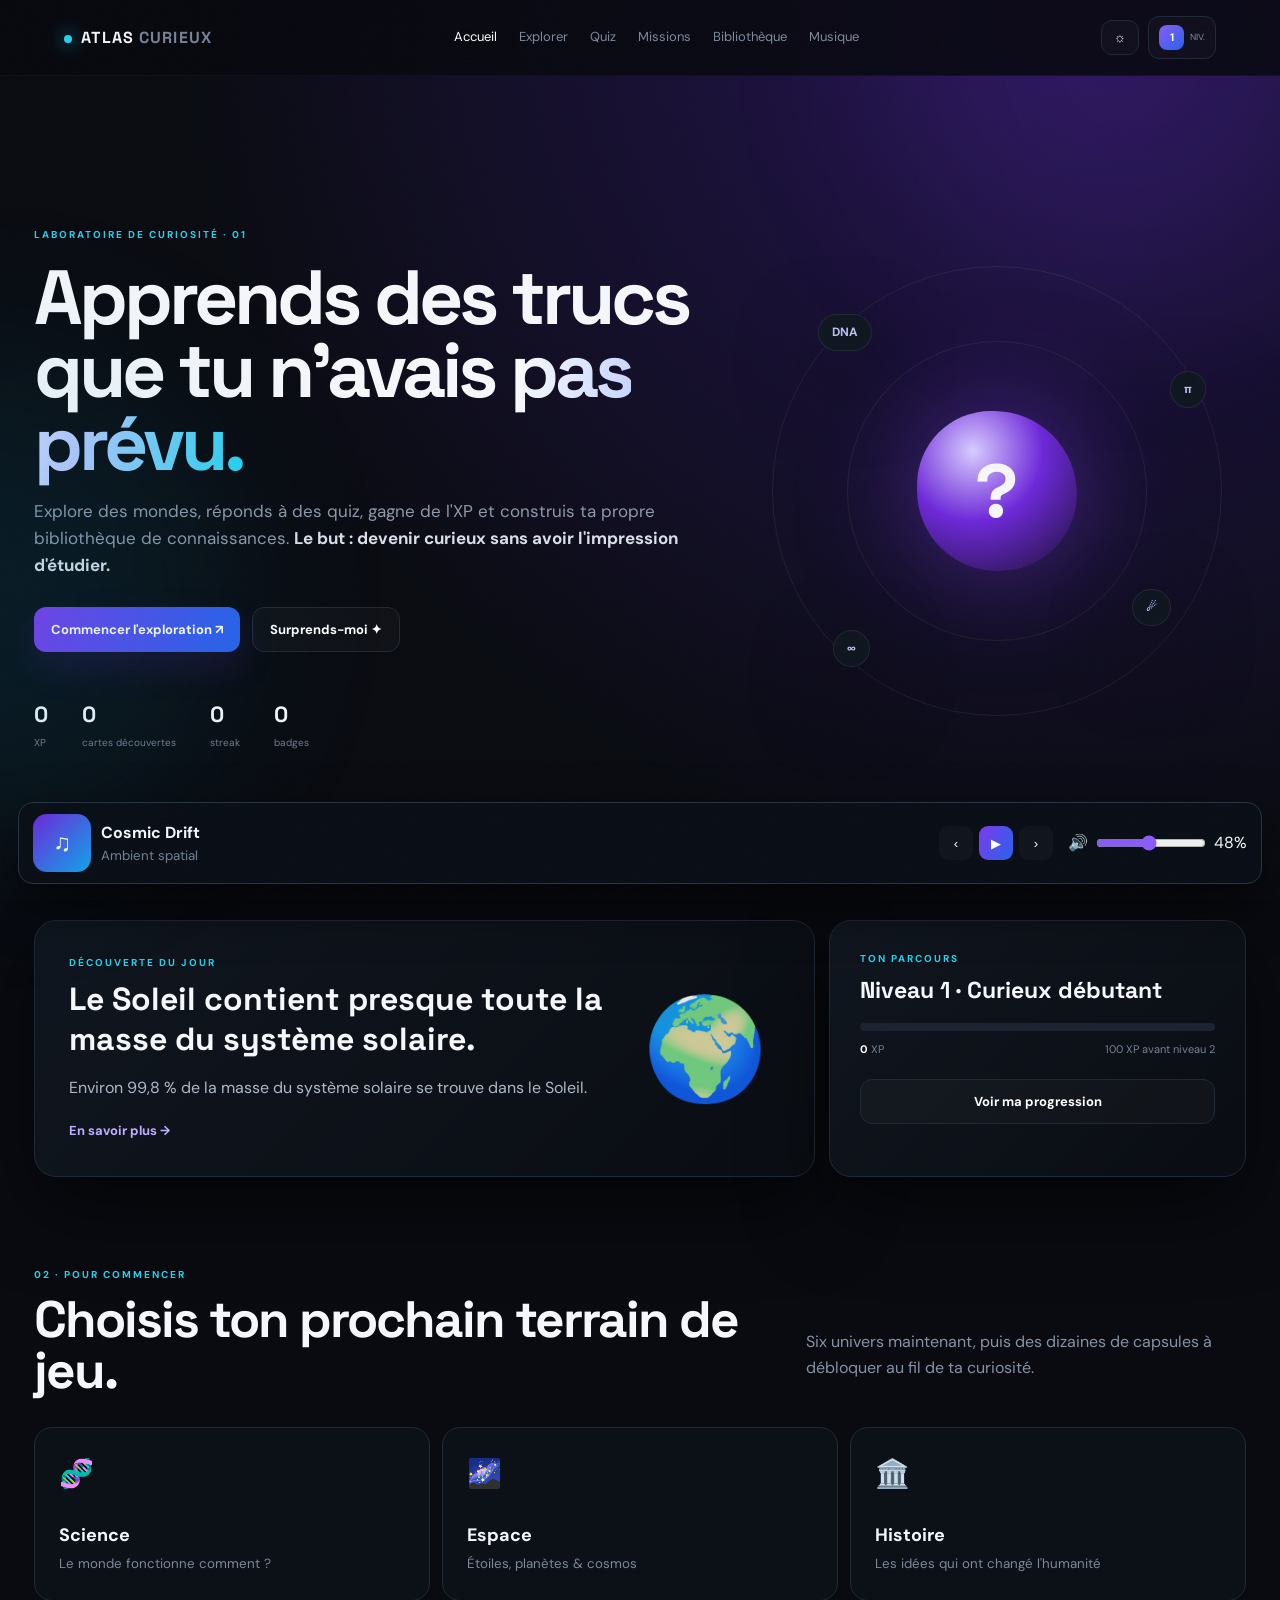
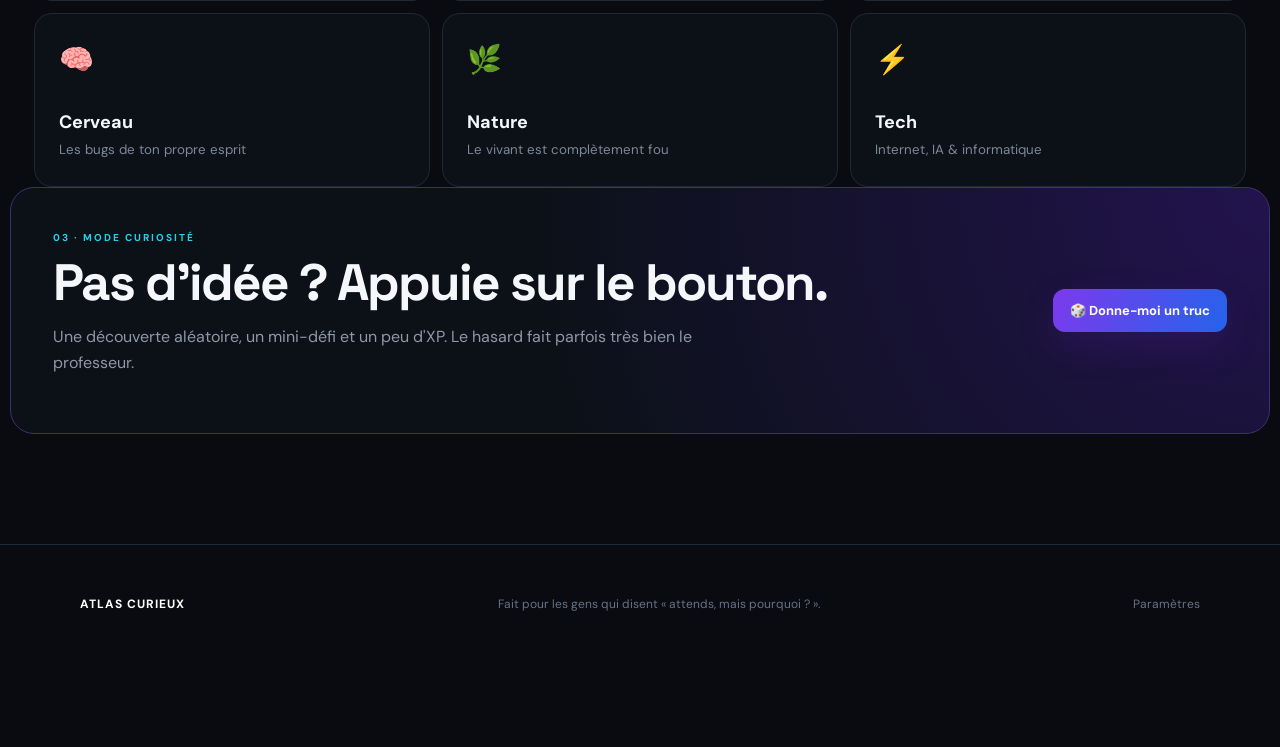
==== index.html @ 9c86b91d "Add files via upload" ====
<!doctype html><html lang="fr"><head><meta charset="utf-8"><meta name="viewport" content="width=device-width,initial-scale=1"><meta name="description" content="Atlas Curieux — une expérience interactive pour apprendre en s'amusant."><title>Atlas Curieux — Accueil</title><link rel="preconnect" href="https://fonts.googleapis.com"><link rel="preconnect" href="https://fonts.gstatic.com" crossorigin><link href="https://fonts.googleapis.com/css2?family=DM+Sans:wght@400;500;600;700&family=Space+Grotesk:wght@500;600;700&display=swap" rel="stylesheet"><link rel="stylesheet" href="assets/css/style.css"></head><body>
<div class="bg-orbs"></div><div class="noise"></div><header class="topbar"><a class="logo" href="index.html"><i></i>ATLAS<span>CURIEUX</span></a><nav><a class="active" href="index.html">Accueil</a><a href="explorer.html">Explorer</a><a href="quiz.html">Quiz</a><a href="missions.html">Missions</a><a href="bibliotheque.html">Bibliothèque</a><a href="musique.html">Musique</a></nav><div class="top-actions"><button class="icon-btn" id="themeBtn">☼</button><a class="profile-mini" href="progression.html"><b id="lvlTop">1</b><span>NIV.</span></a></div></header>
<main>
<section class="hero page"><div class="hero-copy"><div class="eyebrow">LABORATOIRE DE CURIOSITÉ · 01</div><h1>Apprends des trucs que tu n'avais <em>pas prévu.</em></h1><p>Explore des mondes, réponds à des quiz, gagne de l'XP et construis ta propre bibliothèque de connaissances. <strong>Le but : devenir curieux sans avoir l'impression d'étudier.</strong></p><div class="hero-actions"><a class="btn primary" href="explorer.html">Commencer l'exploration ↗</a><button class="btn ghost" id="surpriseBtn">Surprends-moi ✦</button></div><div class="stats-row"><div><b id="xp">0</b><small>XP</small></div><div><b id="learned">0</b><small>cartes découvertes</small></div><div><b id="streak">0</b><small>streak</small></div><div><b id="badges">0</b><small>badges</small></div></div></div><div class="cosmic-stage"><div class="halo h1"></div><div class="halo h2"></div><div class="planet-core">?</div><span class="floating-chip c1">DNA</span><span class="floating-chip c2">π</span><span class="floating-chip c3">∞</span><span class="floating-chip c4">☄</span></div></section>
<section class="page section-grid"><article class="spotlight"><div><div class="eyebrow">DÉCOUVERTE DU JOUR</div><h2 id="dailyTitle">Pourquoi le ciel est bleu ?</h2><p id="dailyText">La lumière bleue est davantage diffusée par l'atmosphère terrestre que les autres couleurs visibles.</p><a class="text-link" href="explorer.html">En savoir plus →</a></div><div class="spot-art">🌍</div></article><aside class="quick-card"><div class="eyebrow">TON PARCOURS</div><h3 id="levelTitle">Niveau 1 · Curieux débutant</h3><div class="xpbar"><span id="xpBar"></span></div><div class="quick-meta"><span><b id="xpSmall">0</b> XP</span><span id="nextLevel">100 XP avant niveau 2</span></div><a class="btn ghost full" href="progression.html">Voir ma progression</a></aside></section>
<section class="page"><div class="section-head"><div><div class="eyebrow">02 · POUR COMMENCER</div><h2>Choisis ton prochain terrain de jeu.</h2></div><p>Six univers maintenant, puis des dizaines de capsules à débloquer au fil de ta curiosité.</p></div><div class="category-grid"><a class="category" href="explorer.html#science"><span>🧬</span><b>Science</b><small>Le monde fonctionne comment ?</small></a><a class="category" href="explorer.html#space"><span>🌌</span><b>Espace</b><small>Étoiles, planètes & cosmos</small></a><a class="category" href="explorer.html#history"><span>🏛️</span><b>Histoire</b><small>Les idées qui ont changé l'humanité</small></a><a class="category" href="explorer.html#brain"><span>🧠</span><b>Cerveau</b><small>Les bugs de ton propre esprit</small></a><a class="category" href="explorer.html#nature"><span>🌿</span><b>Nature</b><small>Le vivant est complètement fou</small></a><a class="category" href="explorer.html#tech"><span>⚡</span><b>Tech</b><small>Internet, IA & informatique</small></a></div></section>
<section class="page CTA"><div><div class="eyebrow">03 · MODE CURIOSITÉ</div><h2>Pas d'idée ? Appuie sur le bouton.</h2><p>Une découverte aléatoire, un mini-défi et un peu d'XP. Le hasard fait parfois très bien le professeur.</p></div><button class="btn primary" id="randomBig">🎲 Donne-moi un truc</button></section>
</main><div data-player="mini"></div><footer><span>ATLAS CURIEUX</span><p>Fait pour les gens qui disent « attends, mais pourquoi ? ».</p><a href="parametres.html">Paramètres</a></footer><script src="assets/js/app.js"></script></body></html>
---- assets/css/style.css ----
:root{--bg:#07090e;--panel:#0d121a;--panel2:#111823;--text:#f5f7fb;--muted:#8e99aa;--line:#202a36;--accent:#8b5cf6;--cyan:#22d3ee;--green:#34d399;--pink:#f472b6;--danger:#fb7185;--shadow:0 30px 80px #0008;--radius:22px}
*{box-sizing:border-box}html{scroll-behavior:smooth}body{margin:0;background:radial-gradient(circle at 82% 0,#241450 0,#090b11 34%),var(--bg);color:var(--text);font-family:"DM Sans",sans-serif;line-height:1.6}.noise,.bg-orbs{position:fixed;inset:0;pointer-events:none}.noise{z-index:100;opacity:.025;background-image:url("data:image/svg+xml,%3Csvg xmlns='http://www.w3.org/2000/svg' width='180' height='180'%3E%3Cfilter id='n'%3E%3CfeTurbulence type='fractalNoise' baseFrequency='.8' numOctaves='3' stitchTiles='stitch'/%3E%3C/filter%3E%3Crect width='100%25' height='100%25' filter='url(%23n)'/%3E%3C/svg%3E")}.bg-orbs:before,.bg-orbs:after{content:"";position:absolute;width:460px;height:460px;border-radius:50%;filter:blur(100px);opacity:.13}.bg-orbs:before{background:#7c3aed;top:-170px;right:-80px}.bg-orbs:after{background:#0891b2;left:-240px;bottom:8%}
a{color:inherit}.page{max-width:1260px;margin:auto;padding-left:24px;padding-right:24px}.topbar{position:sticky;top:0;z-index:20;height:76px;display:flex;align-items:center;gap:26px;padding:0 clamp(20px,5vw,70px);background:#07090edb;border-bottom:1px solid #ffffff09;backdrop-filter:blur(20px)}.logo{font:700 16px "Space Grotesk";text-decoration:none;letter-spacing:1.3px;white-space:nowrap}.logo i{display:inline-block;width:8px;height:8px;background:var(--cyan);border-radius:50%;margin-right:9px;box-shadow:0 0 18px var(--cyan)}.logo span{color:#778395;margin-left:4px}nav{display:flex;align-items:center;gap:22px;flex:1;justify-content:center}nav a{text-decoration:none;color:#7f8a9b;font-size:13px;transition:.2s}nav a:hover,nav a.active{color:#fff}.top-actions{display:flex;gap:9px;align-items:center}.icon-btn,.profile-mini{border:1px solid var(--line);background:#ffffff05;color:#fff;border-radius:11px}.icon-btn{padding:9px 12px;cursor:pointer}.profile-mini{display:flex;align-items:center;gap:6px;padding:8px 10px;text-decoration:none}.profile-mini b{display:grid;place-items:center;width:25px;height:25px;border-radius:8px;background:linear-gradient(135deg,var(--accent),#2563eb);font-size:11px}.profile-mini span{font-size:9px;color:#7e8999}
.hero{min-height:calc(100vh - 76px);display:grid;grid-template-columns:1.15fr .85fr;align-items:center;gap:40px;padding-top:75px;padding-bottom:70px}.eyebrow{font-size:10px;letter-spacing:2px;font-weight:700;color:var(--cyan);text-transform:uppercase}.hero h1{font:700 clamp(48px,6vw,88px)/.95 "Space Grotesk";letter-spacing:-4px;margin:18px 0}.hero h1 em{font-style:normal;background:linear-gradient(100deg,#fff,#b8c9ff 50%,#22d3ee);-webkit-background-clip:text;color:transparent}.hero p{font-size:17px;color:var(--muted);max-width:720px}.hero p strong{color:#d9e0ea}.hero-actions{display:flex;gap:12px;flex-wrap:wrap;margin-top:28px}.btn{border:1px solid var(--line);background:#ffffff06;color:#fff;border-radius:12px;padding:13px 17px;font:700 13px "DM Sans";cursor:pointer;text-decoration:none;display:inline-flex;align-items:center;justify-content:center;gap:8px;transition:.2s}.btn:hover{transform:translateY(-2px)}.btn.primary{border:0;background:linear-gradient(110deg,#7c3aed,#2563eb);box-shadow:0 15px 35px #5b21b633}.btn.ghost:hover{background:#ffffff0c}.btn.full{width:100%}.stats-row{display:flex;gap:34px;margin-top:48px}.stats-row b{font:700 22px "Space Grotesk";display:block}.stats-row small{font-size:10px;color:#727d8f}.cosmic-stage{height:520px;position:relative;display:grid;place-items:center}.halo{position:absolute;border:1px solid #ffffff12;border-radius:50%;animation:spin 18s linear infinite}.h1{width:300px;height:300px}.h2{width:450px;height:450px;animation-duration:27s;animation-direction:reverse}.planet-core{width:160px;height:160px;border-radius:47% 53% 49% 51%;background:radial-gradient(circle at 35% 25%,#d8ccff,#6d28d9 44%,#1a102e);display:grid;place-items:center;font:700 75px "Space Grotesk";box-shadow:0 0 110px #7c3aed80;animation:float 4s ease-in-out infinite}.floating-chip{position:absolute;background:#0f1720ee;border:1px solid #ffffff14;border-radius:999px;padding:8px 13px;color:#b8c3f4;font-weight:700;font-size:12px;box-shadow:var(--shadow);animation:float 4s ease-in-out infinite}.c1{top:16%;left:14%}.c2{top:27%;right:8%;animation-delay:.5s}.c3{bottom:16%;left:17%;animation-delay:1s}.c4{bottom:24%;right:15%;animation-delay:1.6s}@keyframes spin{to{transform:rotate(360deg)}}@keyframes float{50%{transform:translateY(-10px) rotate(3deg)}}
.section-grid{display:grid;grid-template-columns:1.5fr .8fr;gap:14px;padding-top:20px;padding-bottom:90px}.spotlight,.quick-card,.panel,.card,.quiz-shell,.mission,.library-item,.track-card,.settings-card,.achievement{border:1px solid var(--line);background:linear-gradient(135deg,#10161f,#0a0d13);border-radius:var(--radius);box-shadow:var(--shadow)}.spotlight{padding:34px;display:flex;justify-content:space-between;gap:20px}.spotlight h2{font:700 32px "Space Grotesk";margin:8px 0 10px}.spotlight p{color:#aeb8c7;max-width:650px}.spot-art{font-size:100px;opacity:.9;display:grid;place-items:center;min-width:150px}.quick-card{padding:30px}.quick-card h3{font:700 23px "Space Grotesk";margin:8px 0 18px}.xpbar{height:8px;border-radius:999px;background:#1b2430;overflow:hidden}.xpbar span{display:block;height:100%;width:0;background:linear-gradient(90deg,var(--accent),var(--cyan));transition:width .5s}.quick-meta{display:flex;justify-content:space-between;color:#778394;font-size:11px;margin:10px 0 20px}.quick-meta b{color:#fff}.section{padding-top:105px;padding-bottom:105px}.section-head{display:flex;justify-content:space-between;align-items:end;gap:35px;margin-bottom:30px}.section-head h2,.CTA h2{font:700 clamp(34px,4vw,55px)/1 "Space Grotesk";letter-spacing:-2px;margin:11px 0 0}.section-head p{max-width:440px;color:#8792a4}.category-grid{display:grid;grid-template-columns:repeat(3,1fr);gap:12px}.category{padding:24px;border:1px solid var(--line);border-radius:18px;background:#0c1118;text-decoration:none;transition:.25s}.category:hover{transform:translateY(-4px);border-color:#5d4d88;background:#11121d}.category span{font-size:28px;display:block;margin-bottom:25px}.category b{font-size:18px;display:block}.category small{color:#7d8899}.CTA{display:flex;align-items:center;justify-content:space-between;gap:30px;margin-bottom:110px;padding:42px;border:1px solid #3a3170;border-radius:24px;background:radial-gradient(circle at 100% 0,#22134e,#0c1118 58%)}.CTA p{color:#8d98a8;max-width:650px}.text-link{color:#bdaeff;text-decoration:none;font-weight:700;font-size:13px}
.subhero{padding:80px 0 20px}.subhero h1{font:700 clamp(40px,5vw,70px) "Space Grotesk";letter-spacing:-3px;margin:12px 0}.subhero p{max-width:720px;color:#909bad}.toolbar{display:flex;flex-wrap:wrap;gap:9px;margin:25px 0}.filter{border:1px solid var(--line);background:#ffffff04;color:#8f9aaa;border-radius:999px;padding:9px 13px;cursor:pointer}.filter.active{color:#fff;border-color:#63539b;background:#3b2b71}.discover-grid{display:grid;grid-template-columns:repeat(2,1fr);gap:12px}.discover-card{padding:28px;border:1px solid var(--line);border-radius:22px;background:#0c1118;min-height:230px;position:relative;overflow:hidden}.discover-card .mini-icon{font-size:30px}.discover-card h3{font:700 24px "Space Grotesk";margin:8px 0}.discover-card p{color:#8f9aaa}.discover-card button{margin-top:10px}.topic-progress{position:absolute;right:22px;top:22px;font-size:10px;color:#788497}.fact-reader{padding:0 0 110px}.fact-reader .reader{display:grid;grid-template-columns:120px 1fr;gap:24px;padding:36px}.reader-icon{width:90px;height:90px;border-radius:24px;background:#ffffff08;display:grid;place-items:center;font-size:42px}.reader h2{font:700 32px "Space Grotesk";margin:5px 0 10px}.reader p{color:#aeb8c7;line-height:1.8}.reader-actions{display:flex;gap:10px;flex-wrap:wrap;margin-top:22px}
.quiz-layout{display:grid;grid-template-columns:1fr 290px;gap:14px}.quiz-shell{padding:34px}.quiz-top{display:flex;justify-content:space-between;align-items:center}.quiz-top .timer{font:700 23px "Space Grotesk";border:1px solid var(--line);padding:9px 13px;border-radius:12px}.progress-line{height:4px;background:#18212c;border-radius:999px;margin:22px 0 30px}.progress-line span{display:block;height:100%;background:linear-gradient(90deg,var(--accent),var(--cyan));width:20%}.quiz-shell h2{font:700 30px "Space Grotesk";line-height:1.2}.answers{display:grid;gap:10px;margin:25px 0}.answer{padding:16px;text-align:left;border:1px solid var(--line);border-radius:14px;background:#ffffff03;color:#dce3ec;cursor:pointer;font:500 14px "DM Sans"}.answer:hover{border-color:#60539b}.answer.selected{border-color:var(--cyan);background:#22d3ee0a}.answer.correct{border-color:var(--green);background:#34d39912}.answer.wrong{border-color:var(--danger);background:#fb718512}.quiz-footer{display:flex;justify-content:space-between;align-items:center;gap:15px;color:#778395;font-size:11px}.side-stat{padding:24px}.side-stat h3{font:700 21px "Space Grotesk"}.big-number{font:700 52px/1 "Space Grotesk";margin:12px 0}.side-list{display:grid;gap:8px;color:#8d98aa;font-size:12px}.result-banner{padding:18px;border-radius:14px;border:1px solid #355d4e;background:#0b1b15;color:#a7f3d0;margin-top:18px}
.mission-list{display:grid;gap:10px}.mission{display:grid;grid-template-columns:52px 1fr auto;align-items:center;gap:18px;padding:22px}.mission-num{color:#667285;font:700 12px "Space Grotesk"}.mission h3{font:700 20px "Space Grotesk";margin:0}.mission p{margin:4px 0 10px;color:#828ea0;font-size:13px}.mission button{border:0;background:none;color:#bdaeff;font-weight:700;padding:0;cursor:pointer}.mission-state{font:700 11px "Space Grotesk";color:#8c98aa}.badge-grid{display:grid;grid-template-columns:repeat(4,1fr);gap:10px;margin-top:15px}.achievement{padding:18px}.achievement.locked{opacity:.42;filter:saturate(.2)}.achievement span{font-size:30px}.achievement h4{margin:8px 0 4px}.achievement small{color:#7e8a9b}
.library-grid{display:grid;grid-template-columns:repeat(3,1fr);gap:10px}.library-item{padding:22px}.library-item .tag{color:var(--cyan);font-size:9px;letter-spacing:2px}.library-item h3{font:700 19px "Space Grotesk"}.library-item p{color:#8792a3;font-size:13px}.searchbox{width:100%;padding:14px 16px;background:#0b1017;border:1px solid var(--line);border-radius:13px;color:#fff;outline:none;font:inherit}.empty{padding:55px;text-align:center;color:#788496;border:1px dashed #283342;border-radius:18px}
.music-hero{display:grid;grid-template-columns:1fr .9fr;gap:30px;align-items:center}.music-hero h1{font:700 clamp(43px,5vw,75px) "Space Grotesk";line-height:.98;letter-spacing:-3px;margin:12px 0}.music-hero p{color:#8c98a9;max-width:630px}.album-art{aspect-ratio:1;border-radius:28px;border:1px solid #ffffff14;background:radial-gradient(circle at 40% 30%,#5b21b6,#111827 45%,#03050a);display:grid;place-items:center;position:relative;overflow:hidden}.album-art:before,.album-art:after{content:"";position:absolute;border:1px solid #ffffff16;border-radius:50%}.album-art:before{width:55%;height:55%}.album-art:after{width:78%;height:78%}.album-disc{width:130px;height:130px;border-radius:50%;background:radial-gradient(circle,#e2e8f0 0 5%,#0b1220 6% 10%,#6d28d9 11% 100%);box-shadow:0 0 70px #7c3aed66;animation:disc 8s linear infinite paused}.album-disc.playing{animation-play-state:running}@keyframes disc{to{transform:rotate(360deg)}}.player-page{margin-top:20px;padding:26px}.player-now{display:grid;grid-template-columns:auto 1fr auto;align-items:center;gap:18px}.cover-mini{width:58px;height:58px;border-radius:14px;background:linear-gradient(135deg,#6d28d9,#0ea5e9);display:grid;place-items:center;font-size:24px}.now-copy small{color:#718095}.now-copy b{display:block}.player-controls{display:flex;align-items:center;gap:8px}.player-controls button{border:1px solid var(--line);background:#ffffff06;color:#fff;border-radius:10px;width:38px;height:38px;cursor:pointer}.player-controls .play{width:46px;height:46px;border:0;background:linear-gradient(120deg,#7c3aed,#2563eb);font-size:18px}.trackbar{display:flex;align-items:center;gap:10px;margin-top:18px;font-size:10px;color:#738095}.trackbar input,.range{flex:1;accent-color:var(--accent)}.volume-box{display:flex;align-items:center;gap:10px}.volume-box input{width:130px}.playlist{display:grid;gap:8px;margin-top:12px}.track-card{padding:17px;display:grid;grid-template-columns:44px 1fr auto;align-items:center;gap:12px;cursor:pointer}.track-card.active{border-color:#5e4c98;background:#121222}.track-card .n{color:#697588}.track-card small{color:#778394}
.settings-grid{display:grid;grid-template-columns:1fr 1fr;gap:12px}.settings-card{padding:26px}.setting-row{display:flex;justify-content:space-between;align-items:center;padding:16px 0;border-bottom:1px solid #ffffff08;gap:20px}.setting-row:last-child{border-bottom:0}.setting-row b{display:block}.setting-row small{display:block;color:#788496}.toggle{width:50px;height:28px;border-radius:999px;background:#27303b;border:0;position:relative;cursor:pointer}.toggle:after{content:"";position:absolute;width:22px;height:22px;top:3px;left:3px;border-radius:50%;background:#8b97a7;transition:.2s}.toggle.on{background:linear-gradient(90deg,#7c3aed,#2563eb)}.toggle.on:after{left:25px;background:white}.select{background:#0b1017;border:1px solid var(--line);color:#fff;border-radius:9px;padding:8px}
.toast{position:fixed;right:20px;bottom:105px;padding:13px 16px;background:#101722;border:1px solid #384454;border-radius:13px;box-shadow:var(--shadow);transform:translateY(20px);opacity:0;transition:.3s;z-index:50}.toast.show{transform:translateY(0);opacity:1}.mini-player{position:fixed;left:18px;right:18px;bottom:16px;z-index:30;padding:11px 14px;border:1px solid #283342;background:#0a1017ed;backdrop-filter:blur(20px);border-radius:15px;box-shadow:0 20px 50px #0009;display:grid;grid-template-columns:1fr auto auto;gap:15px;align-items:center}.mini-now{display:flex;gap:10px;align-items:center;min-width:0}.mini-now strong{display:block;white-space:nowrap;overflow:hidden;text-overflow:ellipsis}.mini-now small{display:block;color:#748094}.mini-controls{display:flex;gap:6px}.mini-controls button{border:0;background:#ffffff08;color:#fff;border-radius:9px;width:34px;height:34px;cursor:pointer}.mini-controls .play{background:linear-gradient(120deg,#7c3aed,#2563eb)}.mini-volume{display:flex;align-items:center;gap:6px}.mini-volume input{width:110px;accent-color:var(--accent)}footer{border-top:1px solid var(--line);padding:38px clamp(20px,7vw,80px);display:flex;align-items:center;justify-content:space-between;gap:20px;color:#667286;font-size:12px;padding-bottom:120px}footer span{color:#fff;font-weight:700;letter-spacing:1px}footer a{text-decoration:none}body.light{--bg:#f5f7fb;--panel:#fff;--panel2:#fff;--text:#131823;--muted:#647083;--line:#dfe5ed;background:#f5f7fb}body.light .topbar{background:#f5f7fbdc}body.light .category,body.light .spotlight,body.light .quick-card,body.light .panel,body.light .card,body.light .quiz-shell,body.light .mission,body.light .library-item,body.light .track-card,body.light .settings-card,body.light .achievement,body.light .discover-card{background:#fff}body.light .mini-player{background:#fffffff0;color:#131823}body.light .mini-controls button{color:#131823}
@media(max-width:980px){nav{gap:12px}nav a:nth-child(4),nav a:nth-child(5){display:none}.hero,.music-hero{grid-template-columns:1fr}.cosmic-stage{height:330px;order:-1}.h1{width:220px;height:220px}.h2{width:320px;height:320px}.planet-core{width:120px;height:120px;font-size:58px}.category-grid,.library-grid{grid-template-columns:1fr 1fr}.quiz-layout{grid-template-columns:1fr}.settings-grid{grid-template-columns:1fr}}
@media(max-width:700px){.topbar{padding:0 14px}.topbar nav{display:none}.hero{padding-top:45px}.hero h1{letter-spacing:-2px}.stats-row{gap:18px;flex-wrap:wrap}.section-grid{grid-template-columns:1fr}.section-head{display:block}.category-grid,.discover-grid,.library-grid{grid-template-columns:1fr}.spotlight{display:block}.spot-art{height:150px}.CTA{display:block}.CTA .btn{margin-top:18px;width:100%}.fact-reader .reader{grid-template-columns:1fr}.mission{grid-template-columns:34px 1fr}.mission-state{grid-column:2}.badge-grid{grid-template-columns:1fr 1fr}.player-now{grid-template-columns:auto 1fr}.player-controls{grid-column:1/-1}.volume-box{display:none}.mini-player{grid-template-columns:1fr auto}.mini-volume{display:none}.music-hero h1{letter-spacing:-2px}}
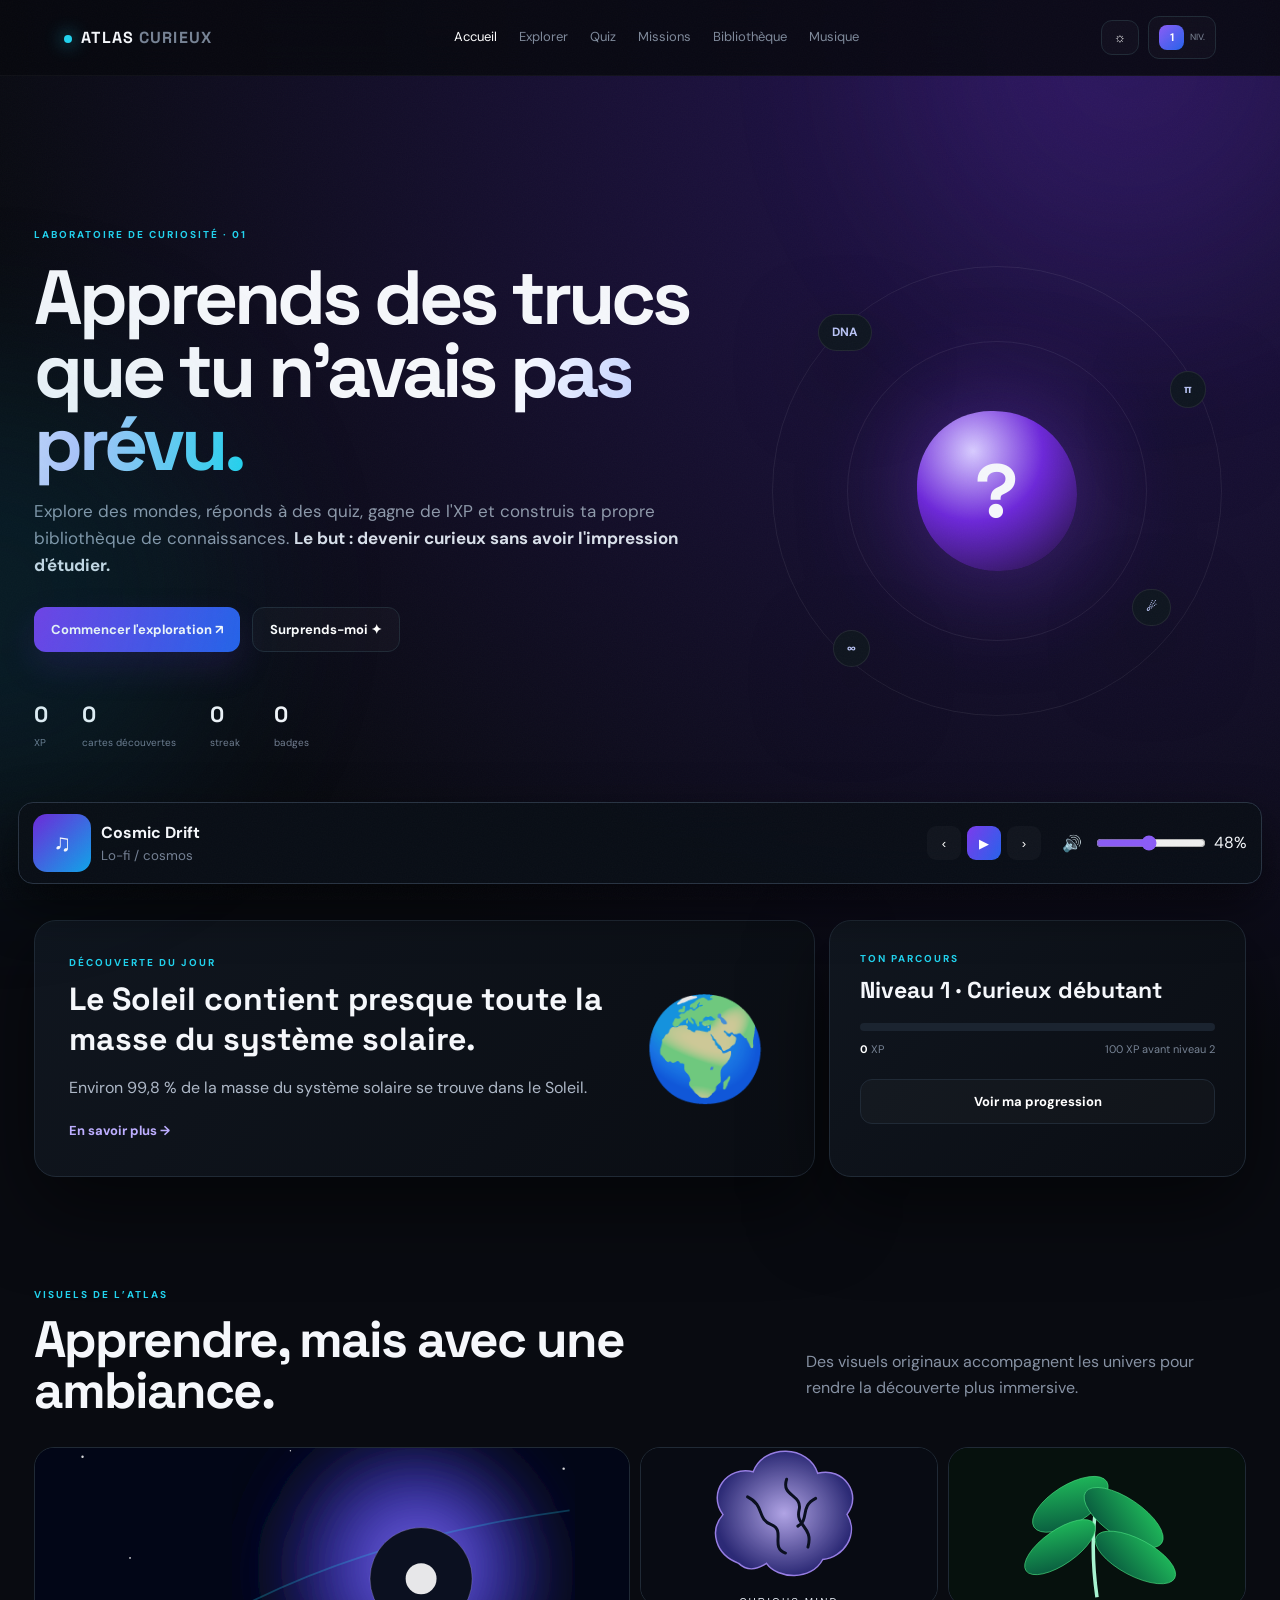
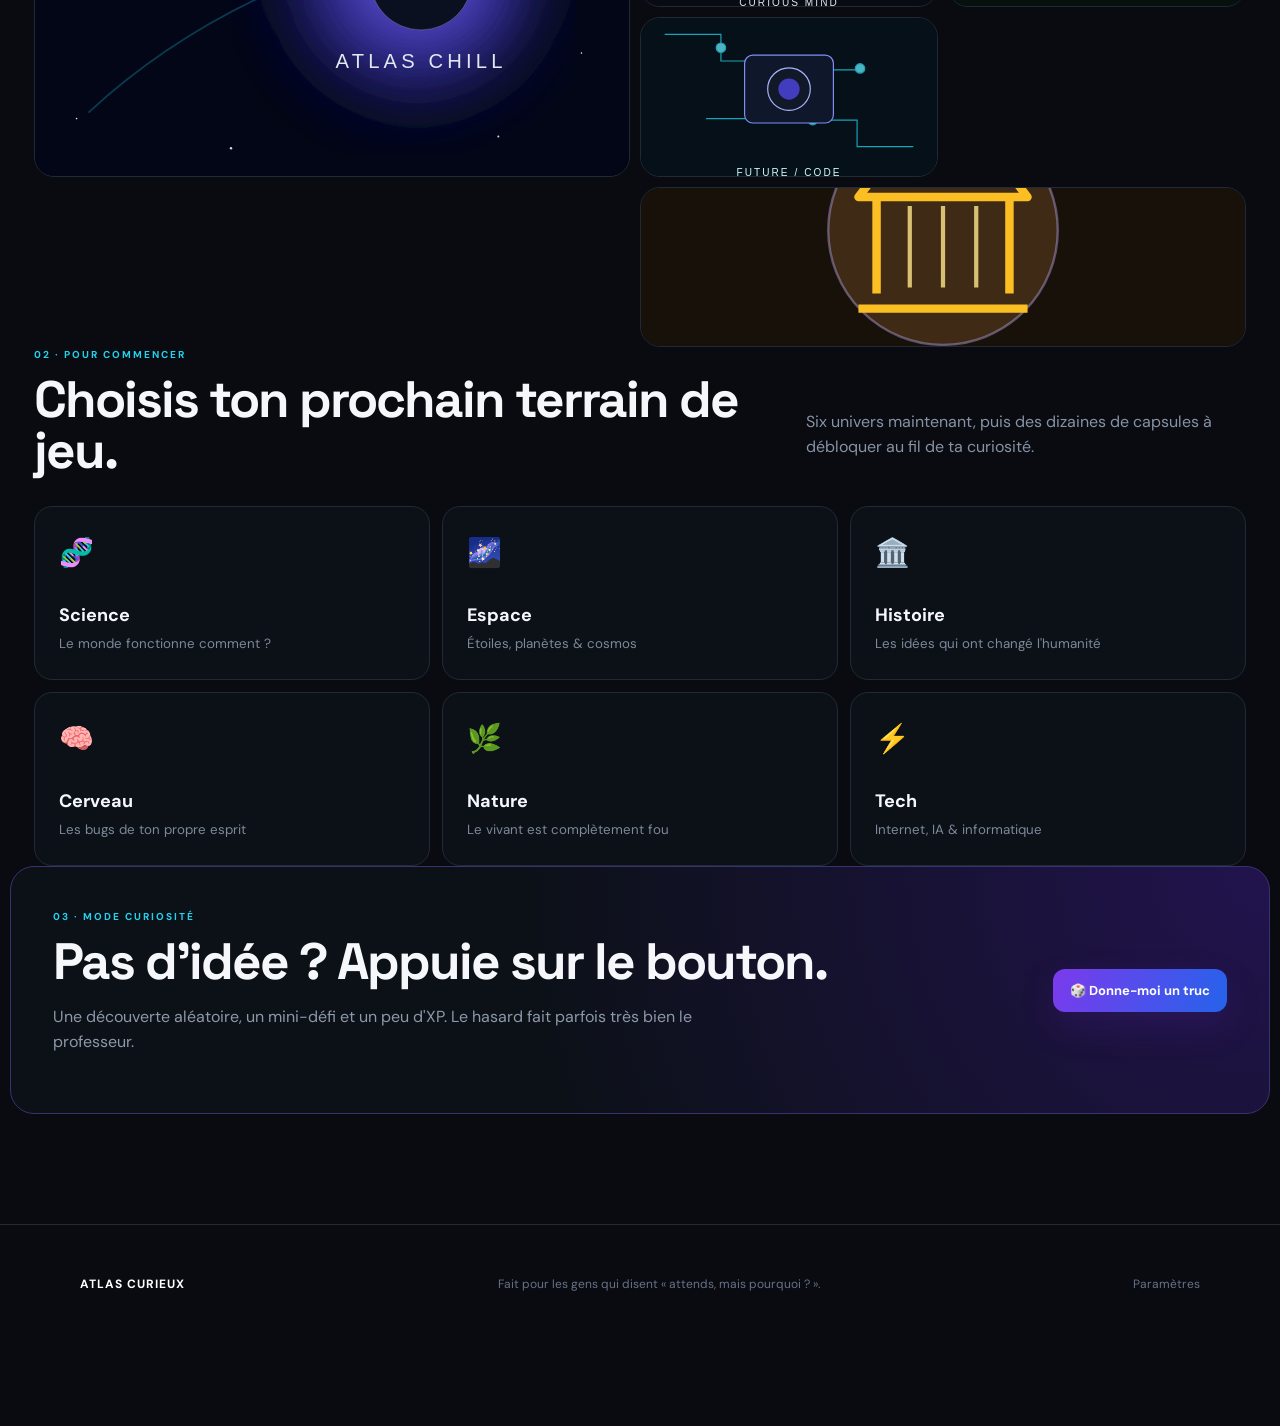
==== commit 38b33d41: "Add files via upload" ====
--- a/index.html
+++ b/index.html
@@ -3,6 +3,6 @@
 <main>
 <section class="hero page"><div class="hero-copy"><div class="eyebrow">LABORATOIRE DE CURIOSITÉ · 01</div><h1>Apprends des trucs que tu n'avais <em>pas prévu.</em></h1><p>Explore des mondes, réponds à des quiz, gagne de l'XP et construis ta propre bibliothèque de connaissances. <strong>Le but : devenir curieux sans avoir l'impression d'étudier.</strong></p><div class="hero-actions"><a class="btn primary" href="explorer.html">Commencer l'exploration ↗</a><button class="btn ghost" id="surpriseBtn">Surprends-moi ✦</button></div><div class="stats-row"><div><b id="xp">0</b><small>XP</small></div><div><b id="learned">0</b><small>cartes découvertes</small></div><div><b id="streak">0</b><small>streak</small></div><div><b id="badges">0</b><small>badges</small></div></div></div><div class="cosmic-stage"><div class="halo h1"></div><div class="halo h2"></div><div class="planet-core">?</div><span class="floating-chip c1">DNA</span><span class="floating-chip c2">π</span><span class="floating-chip c3">∞</span><span class="floating-chip c4">☄</span></div></section>
 <section class="page section-grid"><article class="spotlight"><div><div class="eyebrow">DÉCOUVERTE DU JOUR</div><h2 id="dailyTitle">Pourquoi le ciel est bleu ?</h2><p id="dailyText">La lumière bleue est davantage diffusée par l'atmosphère terrestre que les autres couleurs visibles.</p><a class="text-link" href="explorer.html">En savoir plus →</a></div><div class="spot-art">🌍</div></article><aside class="quick-card"><div class="eyebrow">TON PARCOURS</div><h3 id="levelTitle">Niveau 1 · Curieux débutant</h3><div class="xpbar"><span id="xpBar"></span></div><div class="quick-meta"><span><b id="xpSmall">0</b> XP</span><span id="nextLevel">100 XP avant niveau 2</span></div><a class="btn ghost full" href="progression.html">Voir ma progression</a></aside></section>
-<section class="page"><div class="section-head"><div><div class="eyebrow">02 · POUR COMMENCER</div><h2>Choisis ton prochain terrain de jeu.</h2></div><p>Six univers maintenant, puis des dizaines de capsules à débloquer au fil de ta curiosité.</p></div><div class="category-grid"><a class="category" href="explorer.html#science"><span>🧬</span><b>Science</b><small>Le monde fonctionne comment ?</small></a><a class="category" href="explorer.html#space"><span>🌌</span><b>Espace</b><small>Étoiles, planètes & cosmos</small></a><a class="category" href="explorer.html#history"><span>🏛️</span><b>Histoire</b><small>Les idées qui ont changé l'humanité</small></a><a class="category" href="explorer.html#brain"><span>🧠</span><b>Cerveau</b><small>Les bugs de ton propre esprit</small></a><a class="category" href="explorer.html#nature"><span>🌿</span><b>Nature</b><small>Le vivant est complètement fou</small></a><a class="category" href="explorer.html#tech"><span>⚡</span><b>Tech</b><small>Internet, IA & informatique</small></a></div></section>
+<section class="page visual-gallery"><div class="section-head"><div><div class="eyebrow">VISUELS DE L’ATLAS</div><h2>Apprendre, mais avec une ambiance.</h2></div><p>Des visuels originaux accompagnent les univers pour rendre la découverte plus immersive.</p></div><div class="visual-grid"><img src="assets/img/cosmic.svg" alt="Illustration cosmos"><img src="assets/img/brain.svg" alt="Illustration cerveau"><img src="assets/img/nature.svg" alt="Illustration nature"><img src="assets/img/tech.svg" alt="Illustration technologie"><img src="assets/img/history.svg" alt="Illustration histoire"></div></section><section class="page"><div class="section-head"><div><div class="eyebrow">02 · POUR COMMENCER</div><h2>Choisis ton prochain terrain de jeu.</h2></div><p>Six univers maintenant, puis des dizaines de capsules à débloquer au fil de ta curiosité.</p></div><div class="category-grid"><a class="category" href="explorer.html#science"><span>🧬</span><b>Science</b><small>Le monde fonctionne comment ?</small></a><a class="category" href="explorer.html#space"><span>🌌</span><b>Espace</b><small>Étoiles, planètes & cosmos</small></a><a class="category" href="explorer.html#history"><span>🏛️</span><b>Histoire</b><small>Les idées qui ont changé l'humanité</small></a><a class="category" href="explorer.html#brain"><span>🧠</span><b>Cerveau</b><small>Les bugs de ton propre esprit</small></a><a class="category" href="explorer.html#nature"><span>🌿</span><b>Nature</b><small>Le vivant est complètement fou</small></a><a class="category" href="explorer.html#tech"><span>⚡</span><b>Tech</b><small>Internet, IA & informatique</small></a></div></section>
 <section class="page CTA"><div><div class="eyebrow">03 · MODE CURIOSITÉ</div><h2>Pas d'idée ? Appuie sur le bouton.</h2><p>Une découverte aléatoire, un mini-défi et un peu d'XP. Le hasard fait parfois très bien le professeur.</p></div><button class="btn primary" id="randomBig">🎲 Donne-moi un truc</button></section>
 </main><div data-player="mini"></div><footer><span>ATLAS CURIEUX</span><p>Fait pour les gens qui disent « attends, mais pourquoi ? ».</p><a href="parametres.html">Paramètres</a></footer><script src="assets/js/app.js"></script></body></html>
--- a/assets/css/style.css
+++ b/assets/css/style.css
@@ -12,3 +12,5 @@
 .toast{position:fixed;right:20px;bottom:105px;padding:13px 16px;background:#101722;border:1px solid #384454;border-radius:13px;box-shadow:var(--shadow);transform:translateY(20px);opacity:0;transition:.3s;z-index:50}.toast.show{transform:translateY(0);opacity:1}.mini-player{position:fixed;left:18px;right:18px;bottom:16px;z-index:30;padding:11px 14px;border:1px solid #283342;background:#0a1017ed;backdrop-filter:blur(20px);border-radius:15px;box-shadow:0 20px 50px #0009;display:grid;grid-template-columns:1fr auto auto;gap:15px;align-items:center}.mini-now{display:flex;gap:10px;align-items:center;min-width:0}.mini-now strong{display:block;white-space:nowrap;overflow:hidden;text-overflow:ellipsis}.mini-now small{display:block;color:#748094}.mini-controls{display:flex;gap:6px}.mini-controls button{border:0;background:#ffffff08;color:#fff;border-radius:9px;width:34px;height:34px;cursor:pointer}.mini-controls .play{background:linear-gradient(120deg,#7c3aed,#2563eb)}.mini-volume{display:flex;align-items:center;gap:6px}.mini-volume input{width:110px;accent-color:var(--accent)}footer{border-top:1px solid var(--line);padding:38px clamp(20px,7vw,80px);display:flex;align-items:center;justify-content:space-between;gap:20px;color:#667286;font-size:12px;padding-bottom:120px}footer span{color:#fff;font-weight:700;letter-spacing:1px}footer a{text-decoration:none}body.light{--bg:#f5f7fb;--panel:#fff;--panel2:#fff;--text:#131823;--muted:#647083;--line:#dfe5ed;background:#f5f7fb}body.light .topbar{background:#f5f7fbdc}body.light .category,body.light .spotlight,body.light .quick-card,body.light .panel,body.light .card,body.light .quiz-shell,body.light .mission,body.light .library-item,body.light .track-card,body.light .settings-card,body.light .achievement,body.light .discover-card{background:#fff}body.light .mini-player{background:#fffffff0;color:#131823}body.light .mini-controls button{color:#131823}
 @media(max-width:980px){nav{gap:12px}nav a:nth-child(4),nav a:nth-child(5){display:none}.hero,.music-hero{grid-template-columns:1fr}.cosmic-stage{height:330px;order:-1}.h1{width:220px;height:220px}.h2{width:320px;height:320px}.planet-core{width:120px;height:120px;font-size:58px}.category-grid,.library-grid{grid-template-columns:1fr 1fr}.quiz-layout{grid-template-columns:1fr}.settings-grid{grid-template-columns:1fr}}
 @media(max-width:700px){.topbar{padding:0 14px}.topbar nav{display:none}.hero{padding-top:45px}.hero h1{letter-spacing:-2px}.stats-row{gap:18px;flex-wrap:wrap}.section-grid{grid-template-columns:1fr}.section-head{display:block}.category-grid,.discover-grid,.library-grid{grid-template-columns:1fr}.spotlight{display:block}.spot-art{height:150px}.CTA{display:block}.CTA .btn{margin-top:18px;width:100%}.fact-reader .reader{grid-template-columns:1fr}.mission{grid-template-columns:34px 1fr}.mission-state{grid-column:2}.badge-grid{grid-template-columns:1fr 1fr}.player-now{grid-template-columns:auto 1fr}.player-controls{grid-column:1/-1}.volume-box{display:none}.mini-player{grid-template-columns:1fr auto}.mini-volume{display:none}.music-hero h1{letter-spacing:-2px}}
+.visual-gallery{padding-top:20px}.visual-grid{display:grid;grid-template-columns:2fr 1fr 1fr;grid-auto-rows:160px;gap:10px}.visual-grid img{width:100%;height:100%;object-fit:cover;border:1px solid var(--line);border-radius:20px;background:#070b12;transition:transform .3s ease,filter .3s ease}.visual-grid img:hover{transform:translateY(-4px);filter:saturate(1.15)}.visual-grid img:first-child{grid-row:span 2}.visual-grid img:last-child{grid-column:2 / span 2}.album-disc{background-size:cover;background-position:center;overflow:hidden;position:relative}.album-caption{position:absolute;bottom:28px;left:32px;font:700 18px "Space Grotesk";letter-spacing:5px;color:#fff;text-shadow:0 3px 18px #000}.album-caption span{color:#67e8f9}.trackbar input{accent-color:var(--accent)}#musicProgress{cursor:pointer}.mute-btn{border:0;background:none;color:#fff;cursor:pointer;font-size:16px}
+@media(max-width:700px){.visual-grid{grid-template-columns:1fr 1fr;grid-auto-rows:130px}.visual-grid img:first-child{grid-row:auto}.visual-grid img:last-child{grid-column:auto}}
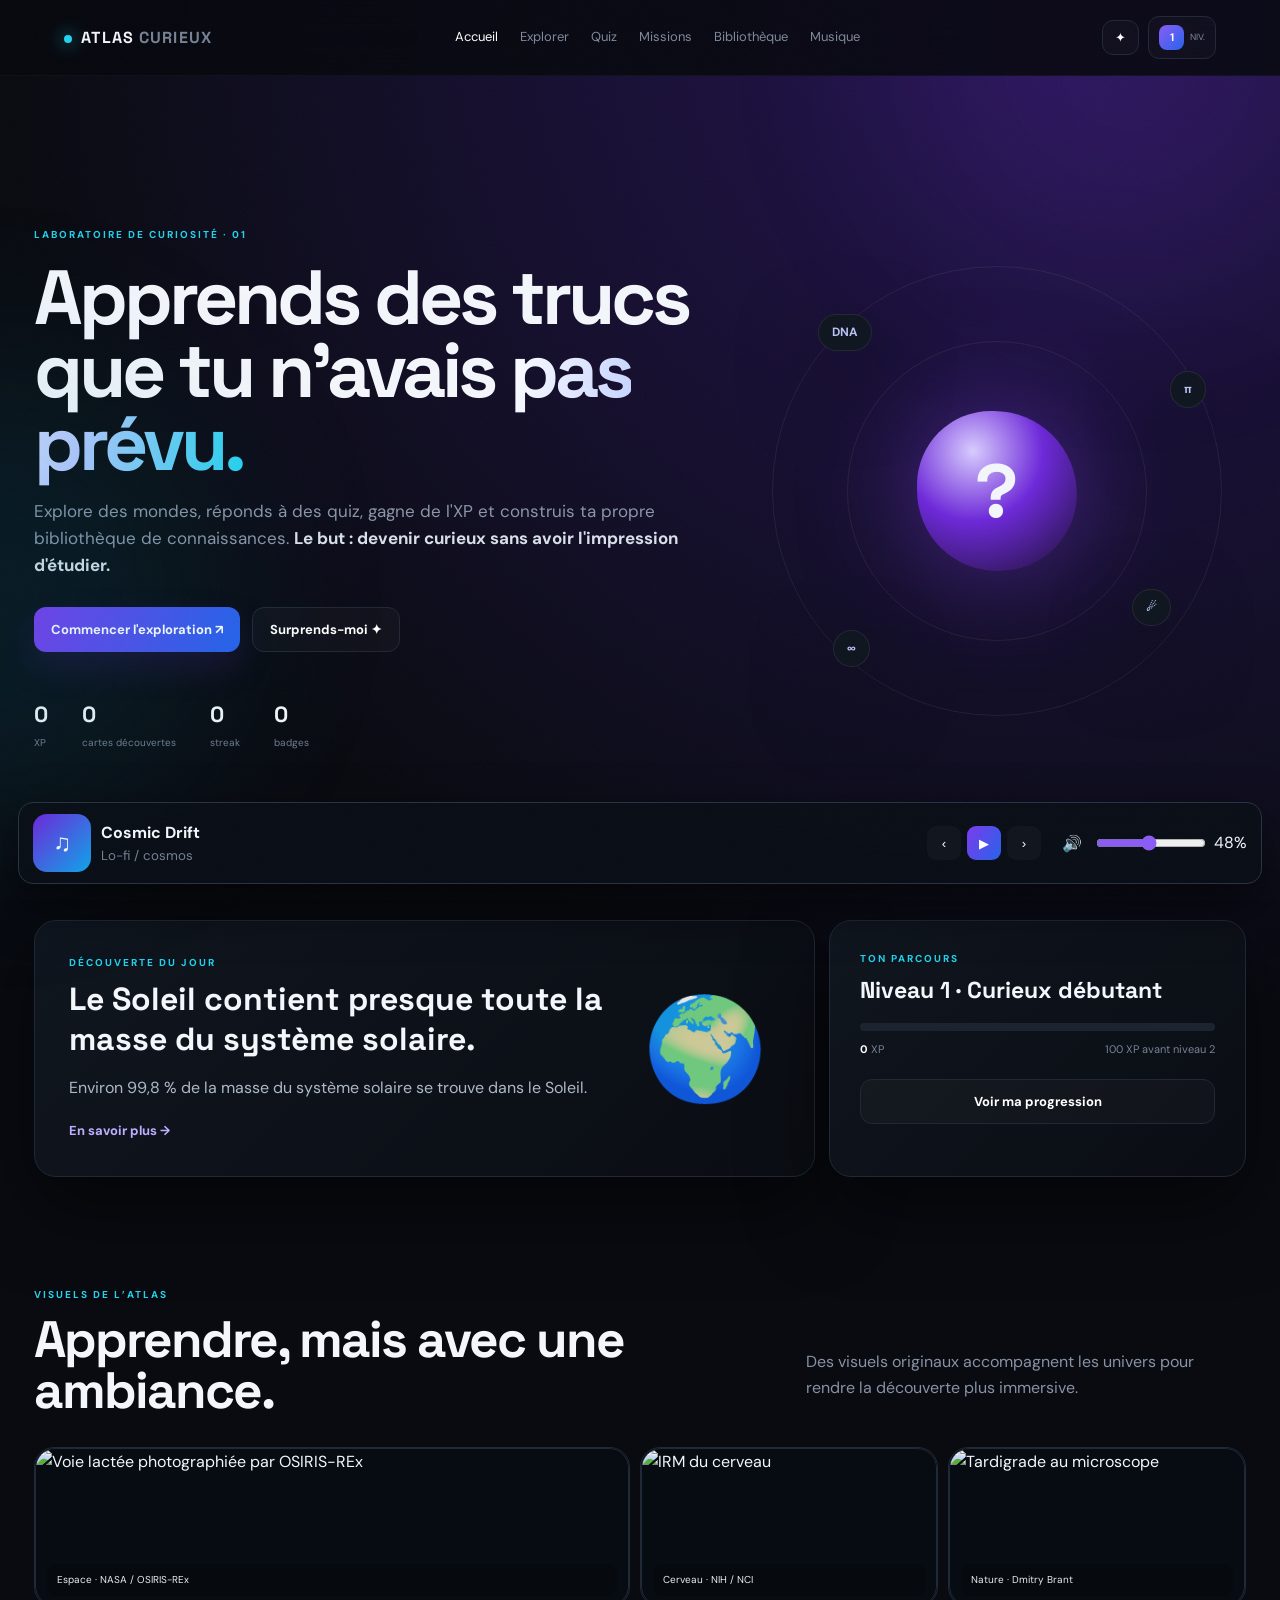
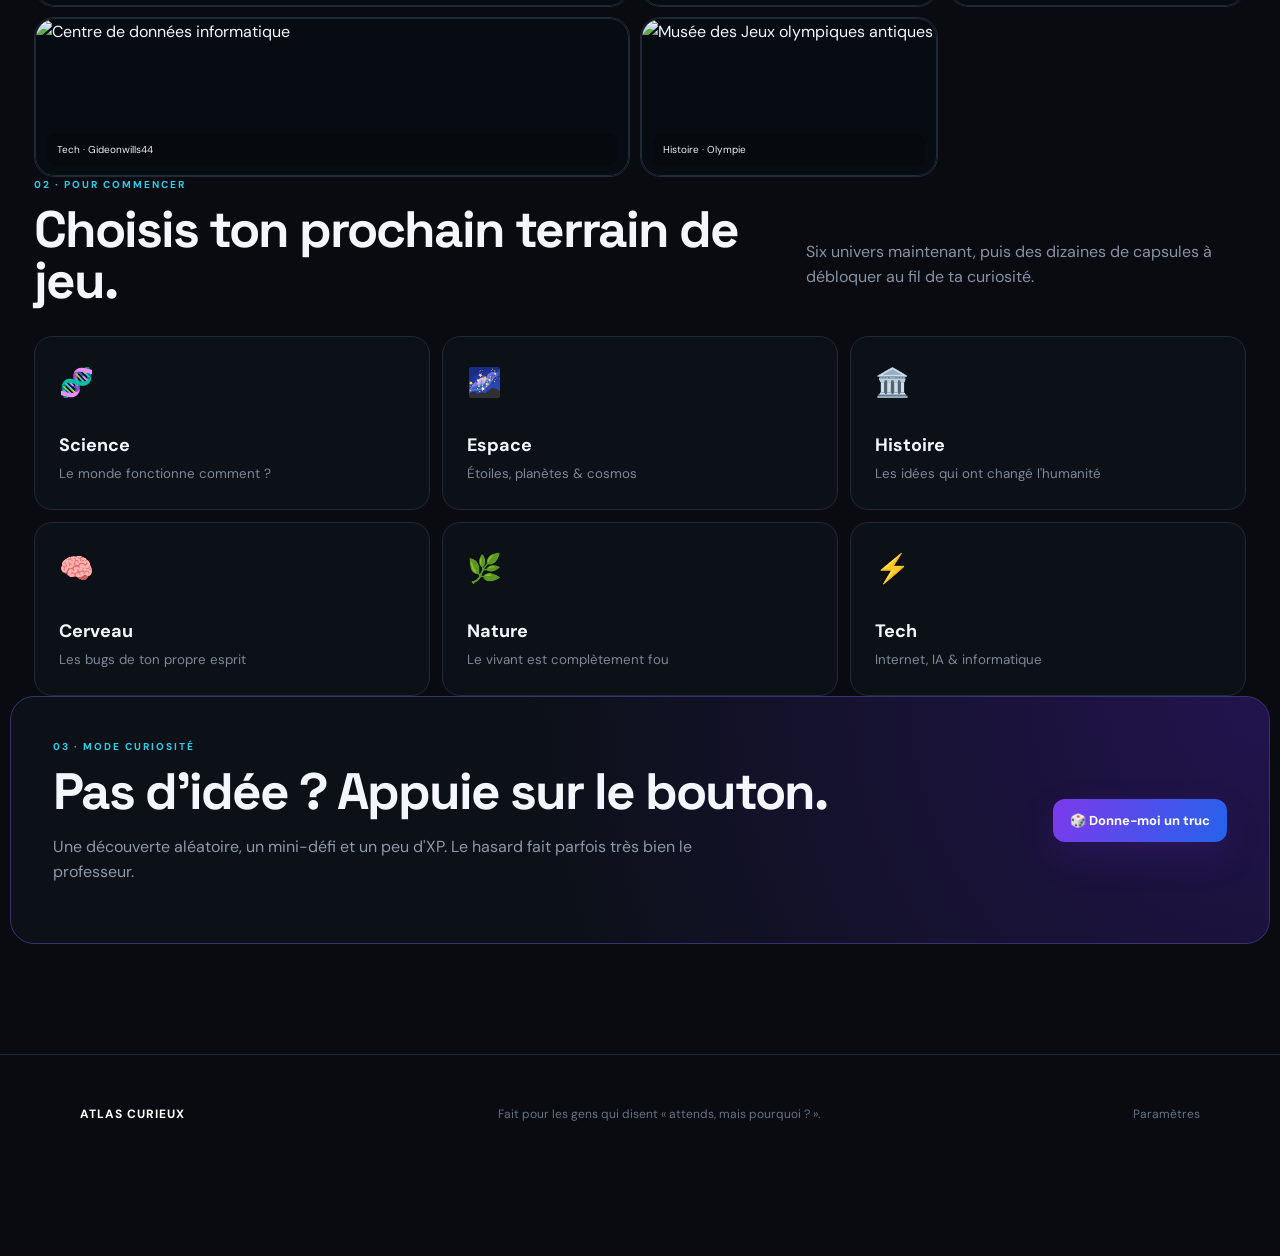
==== commit 871c69d0: "Add files via upload" ====
--- a/index.html
+++ b/index.html
@@ -3,6 +3,6 @@
 <main>
 <section class="hero page"><div class="hero-copy"><div class="eyebrow">LABORATOIRE DE CURIOSITÉ · 01</div><h1>Apprends des trucs que tu n'avais <em>pas prévu.</em></h1><p>Explore des mondes, réponds à des quiz, gagne de l'XP et construis ta propre bibliothèque de connaissances. <strong>Le but : devenir curieux sans avoir l'impression d'étudier.</strong></p><div class="hero-actions"><a class="btn primary" href="explorer.html">Commencer l'exploration ↗</a><button class="btn ghost" id="surpriseBtn">Surprends-moi ✦</button></div><div class="stats-row"><div><b id="xp">0</b><small>XP</small></div><div><b id="learned">0</b><small>cartes découvertes</small></div><div><b id="streak">0</b><small>streak</small></div><div><b id="badges">0</b><small>badges</small></div></div></div><div class="cosmic-stage"><div class="halo h1"></div><div class="halo h2"></div><div class="planet-core">?</div><span class="floating-chip c1">DNA</span><span class="floating-chip c2">π</span><span class="floating-chip c3">∞</span><span class="floating-chip c4">☄</span></div></section>
 <section class="page section-grid"><article class="spotlight"><div><div class="eyebrow">DÉCOUVERTE DU JOUR</div><h2 id="dailyTitle">Pourquoi le ciel est bleu ?</h2><p id="dailyText">La lumière bleue est davantage diffusée par l'atmosphère terrestre que les autres couleurs visibles.</p><a class="text-link" href="explorer.html">En savoir plus →</a></div><div class="spot-art">🌍</div></article><aside class="quick-card"><div class="eyebrow">TON PARCOURS</div><h3 id="levelTitle">Niveau 1 · Curieux débutant</h3><div class="xpbar"><span id="xpBar"></span></div><div class="quick-meta"><span><b id="xpSmall">0</b> XP</span><span id="nextLevel">100 XP avant niveau 2</span></div><a class="btn ghost full" href="progression.html">Voir ma progression</a></aside></section>
-<section class="page visual-gallery"><div class="section-head"><div><div class="eyebrow">VISUELS DE L’ATLAS</div><h2>Apprendre, mais avec une ambiance.</h2></div><p>Des visuels originaux accompagnent les univers pour rendre la découverte plus immersive.</p></div><div class="visual-grid"><img src="assets/img/cosmic.svg" alt="Illustration cosmos"><img src="assets/img/brain.svg" alt="Illustration cerveau"><img src="assets/img/nature.svg" alt="Illustration nature"><img src="assets/img/tech.svg" alt="Illustration technologie"><img src="assets/img/history.svg" alt="Illustration histoire"></div></section><section class="page"><div class="section-head"><div><div class="eyebrow">02 · POUR COMMENCER</div><h2>Choisis ton prochain terrain de jeu.</h2></div><p>Six univers maintenant, puis des dizaines de capsules à débloquer au fil de ta curiosité.</p></div><div class="category-grid"><a class="category" href="explorer.html#science"><span>🧬</span><b>Science</b><small>Le monde fonctionne comment ?</small></a><a class="category" href="explorer.html#space"><span>🌌</span><b>Espace</b><small>Étoiles, planètes & cosmos</small></a><a class="category" href="explorer.html#history"><span>🏛️</span><b>Histoire</b><small>Les idées qui ont changé l'humanité</small></a><a class="category" href="explorer.html#brain"><span>🧠</span><b>Cerveau</b><small>Les bugs de ton propre esprit</small></a><a class="category" href="explorer.html#nature"><span>🌿</span><b>Nature</b><small>Le vivant est complètement fou</small></a><a class="category" href="explorer.html#tech"><span>⚡</span><b>Tech</b><small>Internet, IA & informatique</small></a></div></section>
+<section class="page visual-gallery"><div class="section-head"><div><div class="eyebrow">VISUELS DE L’ATLAS</div><h2>Apprendre, mais avec une ambiance.</h2></div><p>Des visuels originaux accompagnent les univers pour rendre la découverte plus immersive.</p></div><div class="visual-grid"><figure><img src="https://commons.wikimedia.org/wiki/Special:FilePath/MapCam_images_the_Milky_Way_galaxy.png?width=1200" alt="Voie lactée photographiée par OSIRIS-REx" loading="lazy"><figcaption>Espace · NASA / OSIRIS-REx</figcaption></figure><figure><img src="https://commons.wikimedia.org/wiki/Special:FilePath/Brain_MRI.jpg?width=1200" alt="IRM du cerveau" loading="lazy"><figcaption>Cerveau · NIH / NCI</figcaption></figure><figure><img src="https://commons.wikimedia.org/wiki/Special:FilePath/Tardigrade.jpg?width=1200" alt="Tardigrade au microscope" loading="lazy"><figcaption>Nature · Dmitry Brant</figcaption></figure><figure><img src="https://commons.wikimedia.org/wiki/Special:FilePath/Data_Center.jpg?width=1200" alt="Centre de données informatique" loading="lazy"><figcaption>Tech · Gideonwills44</figcaption></figure><figure><img src="https://commons.wikimedia.org/wiki/Special:FilePath/Museum_of_the_History_of_the_Ancient_Olympic_Games,_Archaia_Olympia_Greece.jpg?width=1200" alt="Musée des Jeux olympiques antiques" loading="lazy"><figcaption>Histoire · Olympie</figcaption></figure></div></section><section class="page"><div class="section-head"><div><div class="eyebrow">02 · POUR COMMENCER</div><h2>Choisis ton prochain terrain de jeu.</h2></div><p>Six univers maintenant, puis des dizaines de capsules à débloquer au fil de ta curiosité.</p></div><div class="category-grid"><a class="category" href="explorer.html#science"><span>🧬</span><b>Science</b><small>Le monde fonctionne comment ?</small></a><a class="category" href="explorer.html#space"><span>🌌</span><b>Espace</b><small>Étoiles, planètes & cosmos</small></a><a class="category" href="explorer.html#history"><span>🏛️</span><b>Histoire</b><small>Les idées qui ont changé l'humanité</small></a><a class="category" href="explorer.html#brain"><span>🧠</span><b>Cerveau</b><small>Les bugs de ton propre esprit</small></a><a class="category" href="explorer.html#nature"><span>🌿</span><b>Nature</b><small>Le vivant est complètement fou</small></a><a class="category" href="explorer.html#tech"><span>⚡</span><b>Tech</b><small>Internet, IA & informatique</small></a></div></section>
 <section class="page CTA"><div><div class="eyebrow">03 · MODE CURIOSITÉ</div><h2>Pas d'idée ? Appuie sur le bouton.</h2><p>Une découverte aléatoire, un mini-défi et un peu d'XP. Le hasard fait parfois très bien le professeur.</p></div><button class="btn primary" id="randomBig">🎲 Donne-moi un truc</button></section>
 </main><div data-player="mini"></div><footer><span>ATLAS CURIEUX</span><p>Fait pour les gens qui disent « attends, mais pourquoi ? ».</p><a href="parametres.html">Paramètres</a></footer><script src="assets/js/app.js"></script></body></html>
--- a/assets/css/style.css
+++ b/assets/css/style.css
@@ -14,3 +14,20 @@
 @media(max-width:700px){.topbar{padding:0 14px}.topbar nav{display:none}.hero{padding-top:45px}.hero h1{letter-spacing:-2px}.stats-row{gap:18px;flex-wrap:wrap}.section-grid{grid-template-columns:1fr}.section-head{display:block}.category-grid,.discover-grid,.library-grid{grid-template-columns:1fr}.spotlight{display:block}.spot-art{height:150px}.CTA{display:block}.CTA .btn{margin-top:18px;width:100%}.fact-reader .reader{grid-template-columns:1fr}.mission{grid-template-columns:34px 1fr}.mission-state{grid-column:2}.badge-grid{grid-template-columns:1fr 1fr}.player-now{grid-template-columns:auto 1fr}.player-controls{grid-column:1/-1}.volume-box{display:none}.mini-player{grid-template-columns:1fr auto}.mini-volume{display:none}.music-hero h1{letter-spacing:-2px}}
 .visual-gallery{padding-top:20px}.visual-grid{display:grid;grid-template-columns:2fr 1fr 1fr;grid-auto-rows:160px;gap:10px}.visual-grid img{width:100%;height:100%;object-fit:cover;border:1px solid var(--line);border-radius:20px;background:#070b12;transition:transform .3s ease,filter .3s ease}.visual-grid img:hover{transform:translateY(-4px);filter:saturate(1.15)}.visual-grid img:first-child{grid-row:span 2}.visual-grid img:last-child{grid-column:2 / span 2}.album-disc{background-size:cover;background-position:center;overflow:hidden;position:relative}.album-caption{position:absolute;bottom:28px;left:32px;font:700 18px "Space Grotesk";letter-spacing:5px;color:#fff;text-shadow:0 3px 18px #000}.album-caption span{color:#67e8f9}.trackbar input{accent-color:var(--accent)}#musicProgress{cursor:pointer}.mute-btn{border:0;background:none;color:#fff;cursor:pointer;font-size:16px}
 @media(max-width:700px){.visual-grid{grid-template-columns:1fr 1fr;grid-auto-rows:130px}.visual-grid img:first-child{grid-row:auto}.visual-grid img:last-child{grid-column:auto}}
+
+/* ===== THEMES ===== */
+html[data-theme="midnight"]{--bg:#07090d;--panel:#0d1118;--panel2:#111722;--text:#f3f6fb;--muted:#8b96a8;--line:#202936;--accent:#8b5cf6;--cyan:#22d3ee;--green:#34d399}
+html[data-theme="aurora"]{--bg:#06110f;--panel:#0a1718;--panel2:#0d2020;--text:#ecfffb;--muted:#91b3ae;--line:#1d3937;--accent:#14b8a6;--cyan:#67e8f9;--green:#86efac}
+html[data-theme="sunset"]{--bg:#130a0b;--panel:#1b0f12;--panel2:#241316;--text:#fff7ed;--muted:#b89a9a;--line:#3a2227;--accent:#f97316;--cyan:#fb7185;--green:#facc15}
+html[data-theme="ocean"]{--bg:#04101a;--panel:#071925;--panel2:#0b2232;--text:#eaf8ff;--muted:#86a8b9;--line:#17384a;--accent:#0ea5e9;--cyan:#22d3ee;--green:#5eead4}
+html[data-theme="paper"]{--bg:#f4f7fb;--panel:#ffffff;--panel2:#eef2f7;--text:#131823;--muted:#667085;--line:#dbe2ea;--accent:#7c3aed;--cyan:#0284c7;--green:#059669}
+html[data-theme="aurora"] body{background:radial-gradient(circle at 15% 10%,#0b473f 0,#06110f 28%),radial-gradient(circle at 85% 0,#043d48 0,#06110f 35%),var(--bg)}
+html[data-theme="sunset"] body{background:radial-gradient(circle at 75% 0,#4c1d2e 0,#130a0b 35%),var(--bg)}
+html[data-theme="ocean"] body{background:radial-gradient(circle at 80% 0,#0c4a63 0,#04101a 38%),var(--bg)}
+html[data-theme="paper"] body{background:radial-gradient(circle at 80% 0,#e8d9ff 0,#f4f7fb 38%),var(--bg)}
+html[data-theme="paper"] .topbar{background:#f4f7fbe8}html[data-theme="paper"] .mini-player{background:#fffffff0;color:#131823}
+
+/* Real-documentary imagery layer */
+.visual-grid figure{margin:0;position:relative;min-height:160px;border:1px solid var(--line);border-radius:20px;overflow:hidden;background:#070b12}.visual-grid figure img{display:block;width:100%;height:100%;object-fit:cover}.visual-grid figcaption{position:absolute;left:12px;right:12px;bottom:10px;padding:8px 10px;border-radius:10px;background:#07090dcc;color:#e9eef7;font-size:10px;backdrop-filter:blur(9px)}
+.discover-image{height:170px;margin:-1px -1px 18px;position:relative;overflow:hidden;border-radius:17px}.discover-image img{width:100%;height:100%;object-fit:cover;display:block;transition:transform .45s ease,filter .3s ease}.discover-card:hover .discover-image img{transform:scale(1.04);filter:saturate(1.08)}.discover-image span{position:absolute;left:10px;bottom:10px;padding:6px 8px;border:1px solid #ffffff1a;background:#07090dba;border-radius:8px;color:#c9d4e4;font-size:9px;letter-spacing:1px}.reader{display:grid;grid-template-columns:minmax(280px,.75fr) 1.25fr;gap:26px}.reader-visual img{display:block;width:100%;height:300px;object-fit:cover;border-radius:18px;border:1px solid var(--line)}.reader-visual small,.image-credit{display:block;color:#718096;font-size:10px;line-height:1.5;margin-top:8px}.library-item>img{width:100%;height:150px;object-fit:cover;border-radius:14px;margin-bottom:16px;border:1px solid var(--line)}
+@media(max-width:760px){.reader{grid-template-columns:1fr}.reader-visual img{height:220px}.discover-image{height:155px}.visual-grid{grid-template-columns:1fr 1fr}.visual-grid figure:first-child{grid-row:span 1}.visual-grid figure:last-child{grid-column:auto}}
